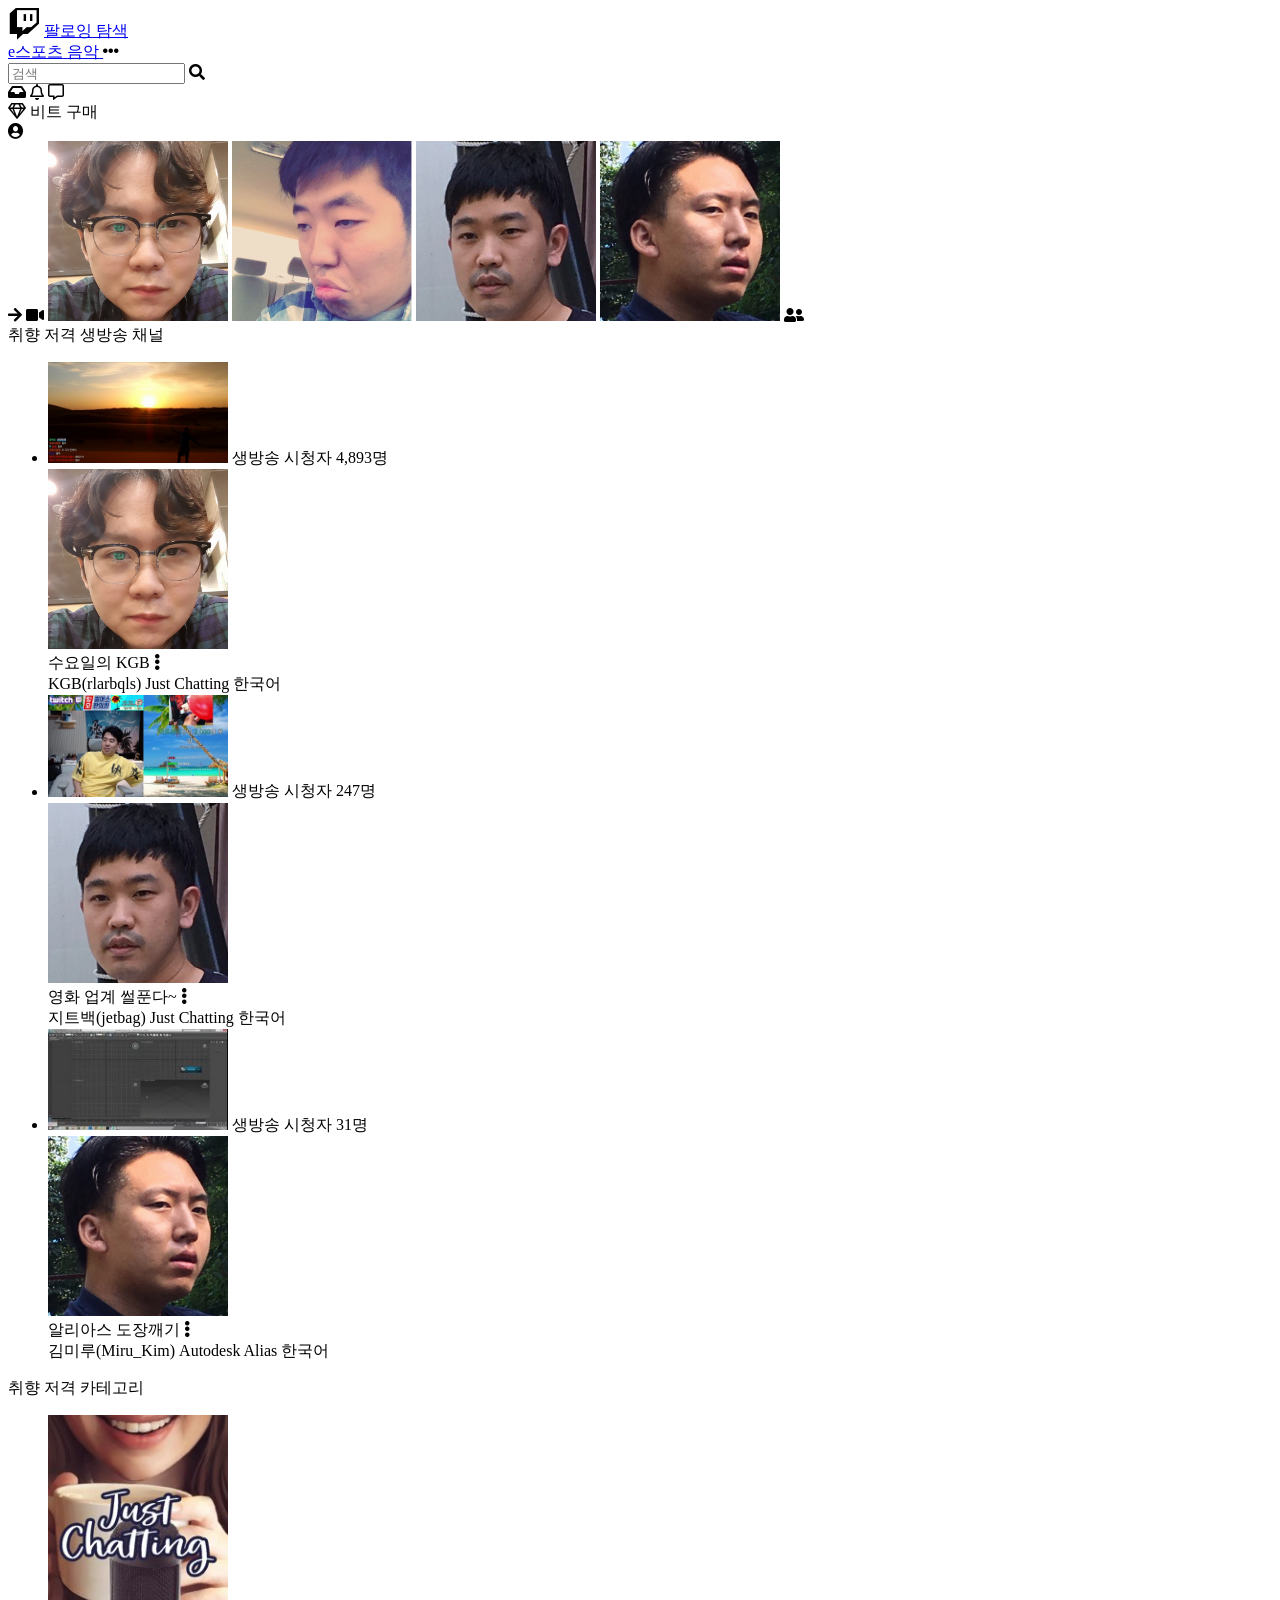
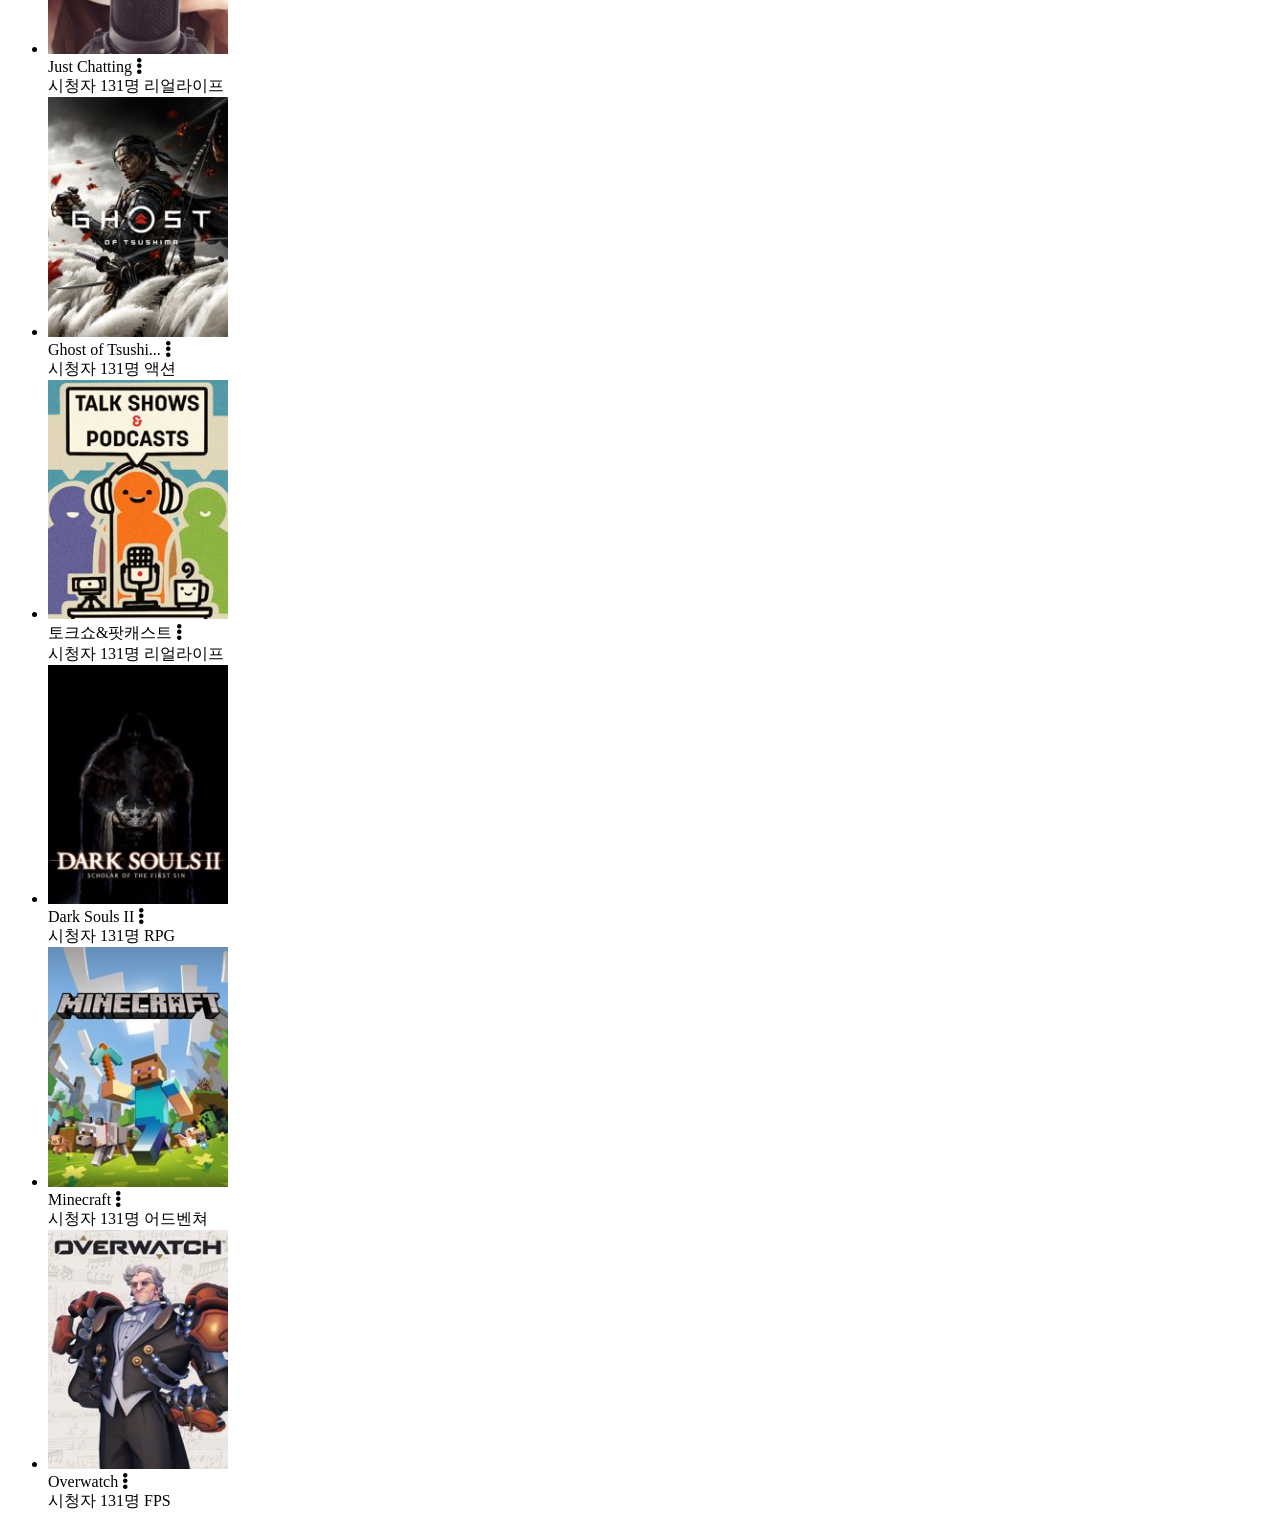
==== index.html @ 5c9c3348 "first Commit html done" ====
<!DOCTYPE html>
<html lang="en">
  <head>
    <meta charset="UTF-8" />
    <meta name="viewport" content="width=device-width, initial-scale=1.0" />
    <link
      rel="stylesheet"
      href="https://use.fontawesome.com/releases/v5.14.0/css/all.css"
      integrity="sha384-HzLeBuhoNPvSl5KYnjx0BT+WB0QEEqLprO+NBkkk5gbc67FTaL7XIGa2w1L0Xbgc"
      crossorigin="anonymous"
    />
    <link rel="stylesheet" href="css/styles.css" />
    <title>Twitch</title>
  </head>
  <body>
    <header class="header">
      <div class="header__column">
        <i class="fab fa-twitch fa-2x"></i>
        <a href="following.html" class="header__link">
          <span class="header__title">팔로잉</span>
        </a>
        <a href="explore.html" class="header__link">
          <span class="header__title">탐색</span>
        </a>
      </div>
      <div class="header__column">
        <a href="esports.html" class="header__link">
          <span class="header__title">e스포츠</span>
        </a>
        <a href="music.html" class="header__link">
          <span class="header__title">음악</span>
        </a>
        <i class="fas fa-ellipsis-h"></i>
      </div>

      <div class="header__column">
        <div class="header__search-bar">
          <input type="text" class="header__search-text" placeholder="검색" />
          <i class="fas fa-search"></i>
        </div>
      </div>
      <div class="header__column">
        <i class="fas fa-inbox"></i>
        <i class="far fa-bell"></i>
        <i class="far fa-comment-alt"></i>
        <div class="header__btn">
          <i class="far fa-gem"></i>
          <span class="header__btn-title">비트 구매</span>
        </div>
        <i class="fas fa-user-circle"></i>
      </div>
    </header>
    <main class="main">
      <div class="nav">
        <i class="fas fa-arrow-right"></i>
        <i class="fas fa-video"></i>
        <img src="images/user1.png" class="nav__user" />
        <img src="images/user2.png" class="nav__user" />
        <img src="images/user3.png" class="nav__user" />
        <img src="images/user4.png" class="nav__user" />
        <i class="fas fa-user-friends"></i>
      </div>
      <div class="screen">
        <div class="screen__carousel"></div>
        <div class="screen__channels">
          <div class="screen__channels__title">취향 저격 생방송 채널</div>
          <ul class="screen__channels-list">
            <li class="channel">
              <div class="channel__screen">
                <img src="images/screen1.jpg" class="channel__screen-shot" />
                <span class="channel__screen-status">생방송</span>
                <span class="channel__screen-number">시청자 4,893명</span>
              </div>
              <img src="images/user1.png" class="channel__user" />
              <div class="channel__title">
                <span class="title-name">수요일의 KGB</span>
                <i class="fas fa-ellipsis-v"></i>
              </div>
              <span class="channel__name">KGB(rlarbqls)</span>
              <span class="channel__status">Just Chatting</span>
              <span class="channel__tag">한국어</span>
            </li>
            <li class="channel">
              <div class="channel__screen">
                <img src="images/screen3.jpg" class="channel__screen-shot" />
                <span class="channel__screen-status">생방송</span>
                <span class="channel__screen-number">시청자 247명</span>
              </div>
              <img src="images/user3.png" class="channel__user" />
              <div class="channel__title">
                <span class="title-name">영화 업계 썰푼다~</span>
                <i class="fas fa-ellipsis-v"></i>
              </div>
              <span class="channel__name">지트백(jetbag)</span>
              <span class="channel__status">Just Chatting</span>
              <span class="channel__tag">한국어</span>
            </li>
            <li class="channel">
              <div class="channel__screen">
                <img src="images/screen4.jpg" class="channel__screen-shot" />
                <span class="channel__screen-status">생방송</span>
                <span class="channel__screen-number">시청자 31명</span>
              </div>
              <img src="images/user4.png" class="channel__user" />
              <div class="channel__title">
                <span class="title-name">알리아스 도장깨기</span>
                <i class="fas fa-ellipsis-v"></i>
              </div>
              <span class="channel__name">김미루(Miru_Kim)</span>
              <span class="channel__status">Autodesk Alias</span>
              <span class="channel__tag">한국어</span>
            </li>
          </ul>
        </div>
        <div class="screen__categories">
          <div class="screen__channels__title">취향 저격 카테고리</div>
          <ul class="screen__categories-list">
            <li class="category">
              <img
                src="images/Just Chatting-188x250.jpg"
                alt=""
                class="category__picture"
              />
              <div class="category__title">
                <span class="title-name">Just Chatting</span>
                <i class="fas fa-ellipsis-v"></i>
              </div>
              <span class="category__number">시청자 131명</span>
              <span class="channel__tag">리얼라이프</span>
            </li>
            <li class="category">
              <img
                src="images/Ghost of Tsushima-188x250.jpg"
                alt=""
                class="category__picture"
              />
              <div class="category__title">
                <span class="title-name">Ghost of Tsushi...</span>
                <i class="fas fa-ellipsis-v"></i>
              </div>
              <span class="category__number">시청자 131명</span>
              <span class="channel__tag">액션</span>
            </li>
            <li class="category">
              <img
                src="images/Talk Shows & Podcasts-188x250.jpg"
                alt=""
                class="category__picture"
              />
              <div class="category__title">
                <span class="title-name">토크쇼&팟캐스트</span>
                <i class="fas fa-ellipsis-v"></i>
              </div>
              <span class="category__number">시청자 131명</span>
              <span class="channel__tag">리얼라이프</span>
            </li>
            <li class="category">
              <img
                src="images/Dark Souls II_ Scholar of the First Sin-188x250.jpg"
                alt=""
                class="category__picture"
              />
              <div class="category__title">
                <span class="title-name">Dark Souls II</span>
                <i class="fas fa-ellipsis-v"></i>
              </div>
              <span class="category__number">시청자 131명</span>
              <span class="channel__tag">RPG</span>
            </li>
            <li class="category">
              <img
                src="images/Minecraft-188x250.jpg"
                alt=""
                class="category__picture"
              />
              <div class="category__title">
                <span class="title-name">Minecraft</span>
                <i class="fas fa-ellipsis-v"></i>
              </div>
              <span class="category__number">시청자 131명</span>
              <span class="channel__tag">어드벤쳐</span>
            </li>
            <li class="category">
              <img
                src="images/Overwatch-188x250.jpg"
                alt=""
                class="category__picture"
              />
              <div class="category__title">
                <span class="title-name">Overwatch</span>
                <i class="fas fa-ellipsis-v"></i>
              </div>
              <span class="category__number">시청자 131명</span>
              <span class="channel__tag">FPS</span>
            </li>
          </ul>
        </div>
      </div>
    </main>
  </body>
</html>
---- css/styles.css ----
img{
    width: 180px;
}
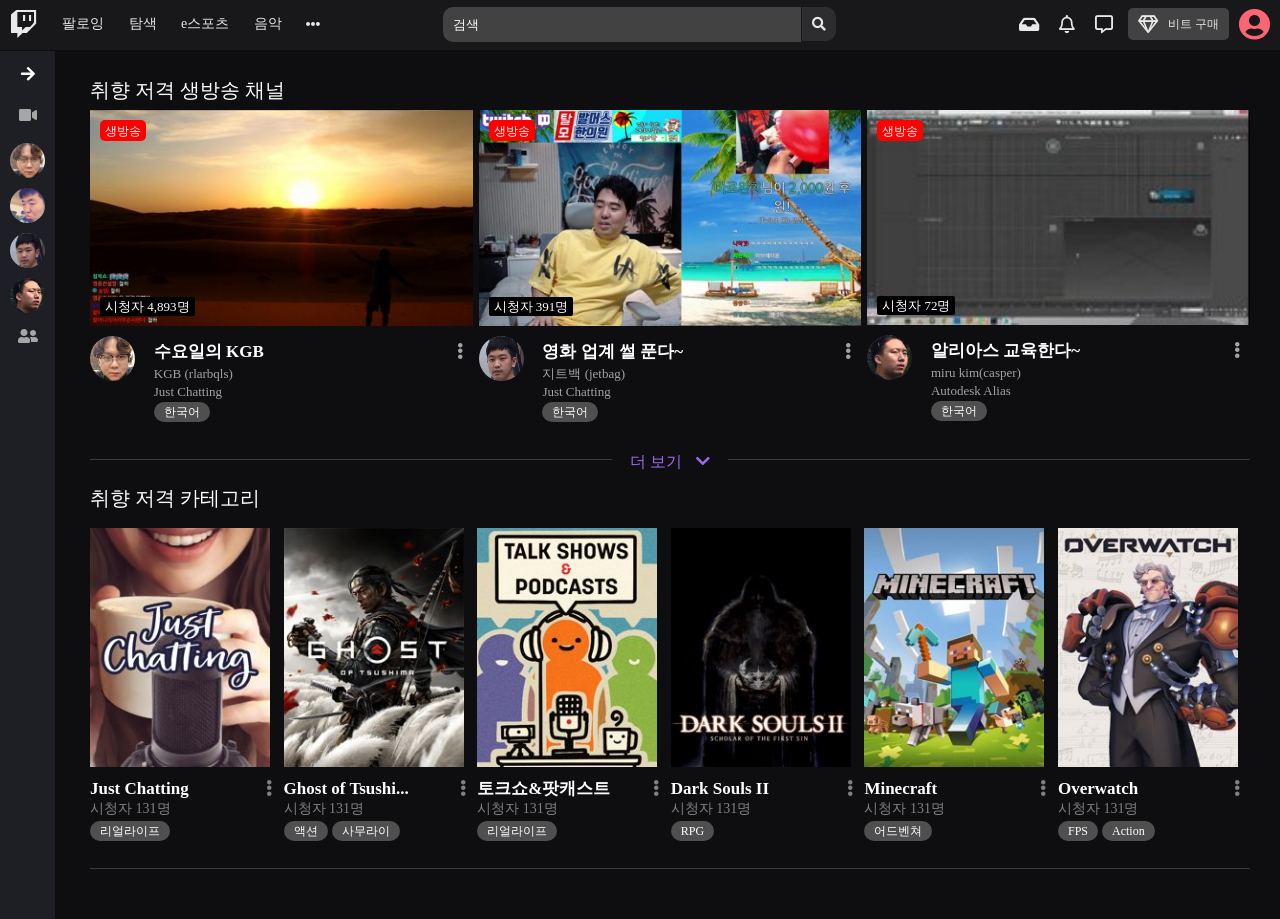
==== commit 5df54922: "80%" ====
--- a/index.html
+++ b/index.html
@@ -15,51 +15,54 @@
   <body>
     <header class="header">
       <div class="header__column">
-        <i class="fab fa-twitch fa-2x"></i>
+        <a href="index.html" class="header__link">
+          <i class="fab fa-twitch fa-2x"></i>
+        </a>
         <a href="following.html" class="header__link">
           <span class="header__title">팔로잉</span>
         </a>
         <a href="explore.html" class="header__link">
           <span class="header__title">탐색</span>
         </a>
-      </div>
-      <div class="header__column">
+
         <a href="esports.html" class="header__link">
           <span class="header__title">e스포츠</span>
         </a>
         <a href="music.html" class="header__link">
           <span class="header__title">음악</span>
         </a>
-        <i class="fas fa-ellipsis-h"></i>
+        <a href="" class="header__link">
+          <i class="fas fa-ellipsis-h"></i>
+        </a>
       </div>
 
       <div class="header__column">
-        <div class="header__search-bar">
+        <span class="header__search-bar">
           <input type="text" class="header__search-text" placeholder="검색" />
           <i class="fas fa-search"></i>
-        </div>
+        </span>
       </div>
       <div class="header__column">
-        <i class="fas fa-inbox"></i>
-        <i class="far fa-bell"></i>
-        <i class="far fa-comment-alt"></i>
-        <div class="header__btn">
+        <i class="fas fa-inbox header__btn"></i>
+        <i class="far fa-bell header__btn"></i>
+        <i class="far fa-comment-alt header__btn"></i>
+        <span class="header__btn buy-btn">
           <i class="far fa-gem"></i>
           <span class="header__btn-title">비트 구매</span>
-        </div>
-        <i class="fas fa-user-circle"></i>
+        </span>
+        <i class="fas fa-user-circle fa-2x user__profile"></i>
       </div>
     </header>
+    <nav class="nav">
+      <i class="fas fa-arrow-right"></i>
+      <i class="fas fa-video"></i>
+      <img src="images/user1.png" class="nav__user" />
+      <img src="images/user2.png" class="nav__user" />
+      <img src="images/user3.png" class="nav__user" />
+      <img src="images/user4.png" class="nav__user" />
+      <i class="fas fa-user-friends"></i>
+    </nav>
     <main class="main">
-      <div class="nav">
-        <i class="fas fa-arrow-right"></i>
-        <i class="fas fa-video"></i>
-        <img src="images/user1.png" class="nav__user" />
-        <img src="images/user2.png" class="nav__user" />
-        <img src="images/user3.png" class="nav__user" />
-        <img src="images/user4.png" class="nav__user" />
-        <i class="fas fa-user-friends"></i>
-      </div>
       <div class="screen">
         <div class="screen__carousel"></div>
         <div class="screen__channels">
@@ -71,47 +74,98 @@
                 <span class="channel__screen-status">생방송</span>
                 <span class="channel__screen-number">시청자 4,893명</span>
               </div>
-              <img src="images/user1.png" class="channel__user" />
-              <div class="channel__title">
-                <span class="title-name">수요일의 KGB</span>
-                <i class="fas fa-ellipsis-v"></i>
-              </div>
-              <span class="channel__name">KGB(rlarbqls)</span>
-              <span class="channel__status">Just Chatting</span>
-              <span class="channel__tag">한국어</span>
+
+              <div class="channel__info">
+                <div class="channel__column">
+                <img src="images/user1.png" class="channel__user" />
+                </div>
+                <div class="channel__column">
+                  <div class="channel__row">
+                    <div class="channel__descript">
+                      <div class="channel__title">수요일의 KGB</div>
+                      <div class="channel__name">KGB (rlarbqls)</div>
+                      <div class="channel__status">Just Chatting</div>
+                    </div>
+                    <div class="channel__more-btn">
+                      <i class="fas fa-ellipsis-v"></i>
+                    </div>
+                  </div>
+                  <div class="channel__row">
+                    <div class="channel__tag">
+                      <span class="tag__name">한국어</span>
+                    </div>
+                  </div>
+                </div>
+              </div>
             </li>
             <li class="channel">
               <div class="channel__screen">
                 <img src="images/screen3.jpg" class="channel__screen-shot" />
                 <span class="channel__screen-status">생방송</span>
-                <span class="channel__screen-number">시청자 247명</span>
-              </div>
-              <img src="images/user3.png" class="channel__user" />
-              <div class="channel__title">
-                <span class="title-name">영화 업계 썰푼다~</span>
-                <i class="fas fa-ellipsis-v"></i>
-              </div>
-              <span class="channel__name">지트백(jetbag)</span>
-              <span class="channel__status">Just Chatting</span>
-              <span class="channel__tag">한국어</span>
-            </li>
-            <li class="channel">
+                <span class="channel__screen-number">시청자 391명</span>
+              </div>
+
+              <div class="channel__info">
+                <div class="channel__column">
+                <img src="images/user3.png" class="channel__user" />
+                </div>
+                <div class="channel__column">
+                  <div class="channel__row">
+                    <div class="channel__descript">
+                      <div class="channel__title">영화 업계 썰 푼다~</div>
+                      <div class="channel__name">지트백 (jetbag)</div>
+                      <div class="channel__status">Just Chatting</div>
+                    </div>
+                    <div class="channel__more-btn">
+                      <i class="fas fa-ellipsis-v"></i>
+                    </div>
+                  </div>
+                  <div class="channel__row">
+                    <div class="channel__tag">
+                      <span class="tag__name">한국어</span>
+                    </div>
+                  </div>
+                </div>
+              </div>
+            </li><li class="channel">
               <div class="channel__screen">
                 <img src="images/screen4.jpg" class="channel__screen-shot" />
                 <span class="channel__screen-status">생방송</span>
-                <span class="channel__screen-number">시청자 31명</span>
-              </div>
-              <img src="images/user4.png" class="channel__user" />
-              <div class="channel__title">
-                <span class="title-name">알리아스 도장깨기</span>
-                <i class="fas fa-ellipsis-v"></i>
-              </div>
-              <span class="channel__name">김미루(Miru_Kim)</span>
-              <span class="channel__status">Autodesk Alias</span>
-              <span class="channel__tag">한국어</span>
+                <span class="channel__screen-number">시청자 72명</span>
+              </div>
+
+              <div class="channel__info">
+                <div class="channel__column">
+                <img src="images/user4.png" class="channel__user" />
+                </div>
+                <div class="channel__column">
+                  <div class="channel__row">
+                    <div class="channel__descript">
+                      <div class="channel__title">알리아스 교육한다~</div>
+                      <div class="channel__name">miru kim(casper)</div>
+                      <div class="channel__status">Autodesk Alias</div>
+                    </div>
+                    <div class="channel__more-btn">
+                      <i class="fas fa-ellipsis-v"></i>
+                    </div>
+                  </div>
+                  <div class="channel__row">
+                    <div class="channel__tag">
+                      <span class="tag__name">한국어</span>
+                    </div>
+                  </div>
+                </div>
+              </div>
             </li>
           </ul>
         </div>
+        <section class="screen__division-btn">
+          <div class="screen__division-half"></div>
+          <div class="division__button">더 보기 
+            <i class="fas fa-chevron-down"></i>
+          </div>
+          <div class="screen__division-half"></div>
+        </section>
         <div class="screen__categories">
           <div class="screen__channels__title">취향 저격 카테고리</div>
           <ul class="screen__categories-list">
@@ -126,7 +180,7 @@
                 <i class="fas fa-ellipsis-v"></i>
               </div>
               <span class="category__number">시청자 131명</span>
-              <span class="channel__tag">리얼라이프</span>
+              <span class="tag__name">리얼라이프</span>
             </li>
             <li class="category">
               <img
@@ -139,7 +193,8 @@
                 <i class="fas fa-ellipsis-v"></i>
               </div>
               <span class="category__number">시청자 131명</span>
-              <span class="channel__tag">액션</span>
+              <span class="tag__name">액션</span>
+              <span class="tag__name">사무라이</span>
             </li>
             <li class="category">
               <img
@@ -152,7 +207,7 @@
                 <i class="fas fa-ellipsis-v"></i>
               </div>
               <span class="category__number">시청자 131명</span>
-              <span class="channel__tag">리얼라이프</span>
+              <span class="tag__name">리얼라이프</span>
             </li>
             <li class="category">
               <img
@@ -165,7 +220,7 @@
                 <i class="fas fa-ellipsis-v"></i>
               </div>
               <span class="category__number">시청자 131명</span>
-              <span class="channel__tag">RPG</span>
+              <span class="tag__name">RPG</span>
             </li>
             <li class="category">
               <img
@@ -178,7 +233,7 @@
                 <i class="fas fa-ellipsis-v"></i>
               </div>
               <span class="category__number">시청자 131명</span>
-              <span class="channel__tag">어드벤쳐</span>
+              <span class="tag__name">어드벤쳐</span>
             </li>
             <li class="category">
               <img
@@ -191,10 +246,12 @@
                 <i class="fas fa-ellipsis-v"></i>
               </div>
               <span class="category__number">시청자 131명</span>
-              <span class="channel__tag">FPS</span>
+              <span class="tag__name">FPS</span>
+              <span class="tag__name">Action</span>
             </li>
           </ul>
         </div>
+        <section class="screen__division"></section>
       </div>
     </main>
   </body>
--- a/css/styles.css
+++ b/css/styles.css
@@ -1,3 +1,66 @@
+@import "reset.css";
+@import "header.css";
+@import "nav.css";
+@import "channel.css";
+@import "following.css";
+@import "categories.css";
+@import "explore.css";
+@import "banner.css";
+@import "livegame.css";
+@import "highlight.css";
+
+*{
+    box-sizing: border-box;
+    
+}
+
+body{
+    background-color: #0E0E10;
+}
+a{
+    color: inherit;
+    text-decoration-line: none;
+}
+.main{
+ margin-top: 50px;
+ margin-left: 60px;
+ padding:30px;
+}
+
 img{
     width: 180px;
-}+}
+
+.screen__division{
+   padding: 10px;
+    border-top: 1px solid gray;
+    opacity: 0.4;
+}
+.screen__division-btn{
+    display: flex;
+    align-items: center;
+}
+
+
+
+.division__button{
+    transform: translateY(-8px);
+    width: 10%;
+    color: #9a6bf1;
+    text-align: center;
+    padding:10px 5px;
+}
+.division__button i{
+    padding-left: 10px;
+}
+
+.screen__division-half{
+    width: 45%;
+    padding: 10px;
+     border-top: 1px solid gray;
+     opacity: 0.4;
+ }
+ .division__button:hover{
+     background-color: #3e3e3e;
+     border-radius: 7px;
+ }
